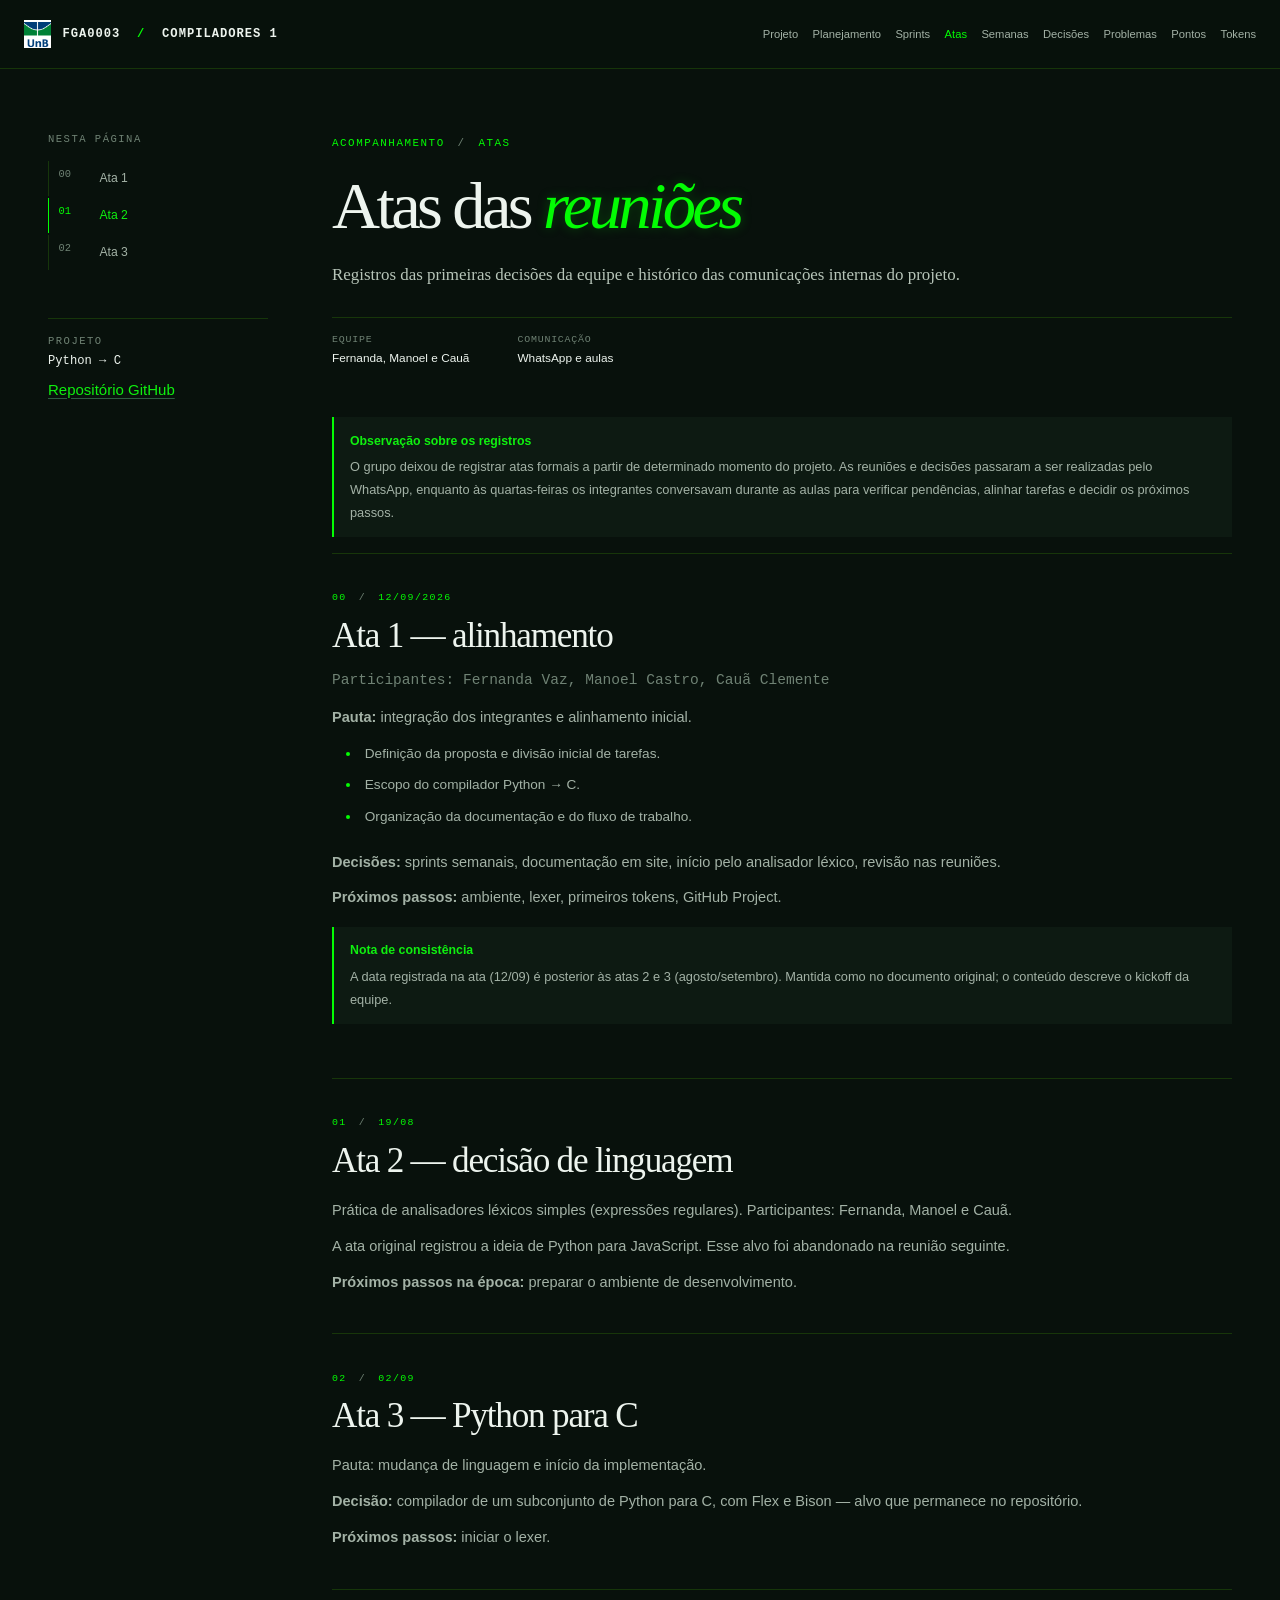
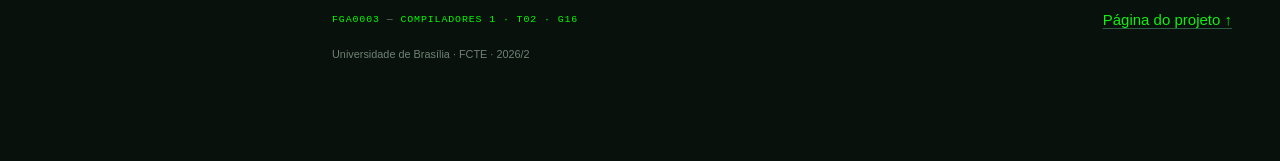
==== docs/atas.html @ 5a733307 "docs" ====
<!DOCTYPE html>
<html lang="pt-BR">
  <head>
    <meta charset="UTF-8">
    <meta name="viewport" content="width=device-width, initial-scale=1.0">
    <meta name="theme-color" content="#08110c">
    <meta name="description" content="Atas das reuniões da equipe G16.">
    <link rel="stylesheet" href="assets/css/styles.css">
    <title>Atas | Compiladores 1 — FGA0003</title>
    
  </head>
  <body>
    <header class="site-header">
      <nav class="top-nav" aria-label="Navegação principal">
        <a class="brand" href="index.html"><img class="brand__logo" src="assets/img/unb.jpg" alt="UnB">FGA0003 <span>/</span> COMPILADORES 1</a>
        <button class="nav-toggle" id="nav-toggle" type="button" aria-expanded="false" aria-controls="nav-menu">Menu</button>
        <div class="nav-menu" id="nav-menu">
          <a href="index.html">Projeto</a>
          <a href="planejamento.html">Planejamento</a>
          <a href="sprints.html">Sprints</a>
          <a href="atas.html" class="is-current">Atas</a>
          <a href="atividades.html">Semanas</a>
          <a href="decisoes.html">Decisões</a>
          <a href="problemas.html">Problemas</a>
          <a href="pontos.html">Pontos</a>
          <a href="tokens.html">Tokens</a>
        </div>
      </nav>
    </header>

    <div class="document-shell" id="inicio">
      <aside class="contents" aria-label="Sumário">
        <p class="contents__heading">NESTA PÁGINA</p>
        <nav class="contents__nav">
          <a href="#ata1" class="is-current"><span>00</span> Ata 1</a>
          <a href="#ata2"><span>01</span> Ata 2</a>
          <a href="#ata3"><span>02</span> Ata 3</a>
        </nav>
        <div class="contents__note">
          <span>PROJETO</span>
          <code>Python → C</code>
          <a class="text-link" href="https://github.com/compiladores-01/Compiladores1-T02.G16">Repositório GitHub</a>
        </div>
      </aside>

      <main class="report">
        <article>
          <header class="report__header">
            <p class="kicker">ACOMPANHAMENTO <span>/</span> ATAS</p>
            <h1>Atas das <em>reuniões</em></h1>
            <p class="report__lead">Registros das primeiras decisões da equipe e histórico das comunicações internas do projeto.</p>
            <div class="metadata">
              <p><span>Equipe</span>Fernanda, Manoel e Cauã</p>
              <p><span>Comunicação</span>WhatsApp e aulas</p>
            </div>
          </header>

          <div class="callout"><strong>Observação sobre os registros</strong><p>O grupo deixou de registrar atas formais a partir de determinado momento do projeto. As reuniões e decisões passaram a ser realizadas pelo WhatsApp, enquanto às quartas-feiras os integrantes conversavam durante as aulas para verificar pendências, alinhar tarefas e decidir os próximos passos.</p></div>

          <section class="report-section" id="ata1">
            <p class="section-index">00 <span>/</span> 12/09/2026</p>
            <h2>Ata 1 — alinhamento</h2>
            
            <p class="meta-row"><span>Participantes: Fernanda Vaz, Manoel Castro, Cauã Clemente</span></p>
            <p><strong>Pauta:</strong> integração dos integrantes e alinhamento inicial.</p>
            <ul class="document-list">
              <li>Definição da proposta e divisão inicial de tarefas.</li>
              <li>Escopo do compilador Python → C.</li>
              <li>Organização da documentação e do fluxo de trabalho.</li>
            </ul>
            <p><strong>Decisões:</strong> sprints semanais, documentação em site, início pelo analisador léxico, revisão nas reuniões.</p>
            <p><strong>Próximos passos:</strong> ambiente, lexer, primeiros tokens, GitHub Project.</p>
            <div class="callout"><strong>Nota de consistência</strong><p>A data registrada na ata (12/09) é posterior às atas 2 e 3 (agosto/setembro). Mantida como no documento original; o conteúdo descreve o kickoff da equipe.</p></div>
    
          </section>

          <section class="report-section" id="ata2">
            <p class="section-index">01 <span>/</span> 19/08</p>
            <h2>Ata 2 — decisão de linguagem</h2>
            
            <p>Prática de analisadores léxicos simples (expressões regulares). Participantes: Fernanda, Manoel e Cauã.</p>
            <p>A ata original registrou a ideia de Python para JavaScript. Esse alvo foi abandonado na reunião seguinte.</p>
            <p><strong>Próximos passos na época:</strong> preparar o ambiente de desenvolvimento.</p>
    
          </section>

          <section class="report-section" id="ata3">
            <p class="section-index">02 <span>/</span> 02/09</p>
            <h2>Ata 3 — Python para C</h2>
            
            <p>Pauta: mudança de linguagem e início da implementação.</p>
            <p><strong>Decisão:</strong> compilador de um subconjunto de Python para C, com Flex e Bison — alvo que permanece no repositório.</p>
            <p><strong>Próximos passos:</strong> iniciar o lexer.</p>
    
          </section>

          

          <footer class="report-footer">
            <p>FGA0003 <span>—</span> COMPILADORES 1 · T02 · G16</p>
            <a class="text-link" href="index.html">Página do projeto ↑</a>
            <p class="copyright">Universidade de Brasília · FCTE · 2026/2</p>
          </footer>
        </article>
      </main>
    </div>
    <script src="assets/js/main.js"></script>
  </body>
</html>
---- docs/assets/css/styles.css ----
:root {
  color-scheme: dark;
  --green: #03fd03;
  --green-soft: #0ff00f;
  --page: #08110c;
  --paper: #0e1711;
  --panel: #111d15;
  --ink: #edf4ee;
  --muted: #a3b2a6;
  --quiet: #6f8274;
  --rule: rgba(102, 248, 4, 0.16);
  --serif: Georgia, "Times New Roman", serif;
  --sans: "Segoe UI", Arial, sans-serif;
  --mono: "Cascadia Code", Consolas, "Courier New", monospace;
}

* { box-sizing: border-box; margin: 0; padding: 0; }
html { scroll-behavior: smooth; scroll-padding-top: 6rem; }
body { min-width: 320px; background: var(--page); color: var(--muted); font: 400 15px/1.8 var(--sans); }
a { color: inherit; text-decoration: none; }
button { color: inherit; font: inherit; }
::selection { background: var(--green); color: #061008; }
:focus-visible { outline: 2px solid var(--green); outline-offset: 4px; }

.site-header { position: sticky; z-index: 10; top: 0; border-bottom: 1px solid var(--rule); background: rgba(8, 17, 12, .94); backdrop-filter: blur(14px); }
.top-nav { display: flex; width: min(1440px, calc(100% - 3rem)); min-height: 4.25rem; align-items: center; justify-content: space-between; gap: 1.5rem; margin-inline: auto; }
.brand { display: flex; align-items: center; gap: .7rem; color: var(--ink); font: 700 .76rem var(--mono); letter-spacing: .08em; }
.brand__logo { width: 1.7rem; height: 1.7rem; object-fit: contain; background: #fff; }
.brand span { padding-inline: .35rem; color: var(--green); }
.nav-menu { display: flex; flex-wrap: wrap; align-items: center; justify-content: flex-end; gap: .35rem .9rem; }
.nav-menu a { color: var(--muted); font-size: .7rem; transition: color .2s; }
.nav-menu a:hover, .nav-menu a.is-current { color: var(--green); }
.nav-toggle { display: none; border: 1px solid var(--rule); border-radius: .25rem; background: transparent; padding: .4rem .7rem; color: var(--green); cursor: pointer; font: .72rem var(--mono); }

.document-shell { display: grid; width: min(1440px, 100%); grid-template-columns: 220px minmax(0, 900px); justify-content: center; gap: clamp(2rem, 5vw, 5rem); margin-inline: auto; padding: 3.5rem 2rem 6rem; }
.contents { position: sticky; top: 7rem; align-self: start; padding-top: .5rem; }
.contents__heading, .contents__note > span:first-child { color: var(--quiet); font: .66rem var(--mono); letter-spacing: .14em; }
.contents__nav { display: grid; gap: .1rem; margin-top: 1rem; }
.contents__nav a { display: grid; grid-template-columns: 2rem 1fr; gap: .55rem; border-left: 1px solid var(--rule); padding: .42rem .6rem; color: var(--muted); font-size: .76rem; transition: color .2s, border-color .2s; }
.contents__nav a span { color: var(--quiet); font: .65rem var(--mono); }
.contents__nav a:hover, .contents__nav a.is-current { border-color: var(--green); color: var(--green-soft); }
.contents__nav a.is-current span { color: var(--green); }
.contents__note { display: grid; gap: .45rem; margin-top: 3rem; padding-top: 1rem; border-top: 1px solid var(--rule); }
.contents__note code { color: var(--ink); font: .76rem var(--mono); }
.contents__status { display: flex; align-items: center; gap: .45rem; margin-top: .25rem; color: var(--quiet); font-size: .68rem; }
.contents__status span { width: .42rem; height: .42rem; border-radius: 50%; background: var(--green); box-shadow: 0 0 10px rgba(115, 229, 161, .6); }

.report { min-width: 0; }
.report__header { padding: .75rem 0 2rem; }
.kicker, .section-index { color: var(--green); font: .68rem var(--mono); letter-spacing: .14em; }
.kicker span, .section-index span { padding-inline: .3rem; color: var(--quiet); }
.report h1 { max-width: 780px; margin: 1.25rem 0 1rem; color: var(--ink); font: 500 clamp(2.4rem, 5.2vw, 4.4rem)/1.12 var(--serif); letter-spacing: -.055em; opacity: 0; animation: title-reveal 1.4s ease forwards, title-flicker 2.6s steps(1, end) 1.2s infinite alternate; text-shadow: 0 0 0 rgba(0, 0, 0, 0); }
.report h1 em { color: var(--green); font-weight: 400; text-shadow: 0 0 12px rgba(3, 253, 3, 0.25); animation: title-glow 2.2s ease-in-out infinite alternate; }
.report__lead { max-width: 710px; color: #b7c5b9; font: 1.06rem/1.8 var(--serif); }
.metadata { display: flex; flex-wrap: wrap; gap: 1.3rem 3rem; margin-top: 1.7rem; padding-top: 1rem; border-top: 1px solid var(--rule); }
.metadata p { display: grid; gap: .15rem; color: var(--ink); font-size: .74rem; }
.metadata p span { color: var(--quiet); font: .62rem var(--mono); letter-spacing: .08em; text-transform: uppercase; }

.computer-stage { position: relative; display: grid; min-height: 380px; place-items: center; overflow: hidden; margin: .5rem 0 3rem; border: 1px solid var(--rule); background: radial-gradient(ellipse at 50% 70%, rgba(52, 124, 77, .14), transparent 58%), #0a130d; }
.code-rain { position: absolute; inset: 0; display: flex; justify-content: space-around; overflow: hidden; color: rgba(115, 229, 161, .2); font: .62rem/2 var(--mono); }
.code-rain span { align-self: flex-start; writing-mode: vertical-rl; animation: code-drift 14s linear infinite; }
.code-rain span:nth-child(2) { animation-delay: -5s; opacity: .65; }
.code-rain span:nth-child(3) { animation-delay: -10s; opacity: .45; }
.computer { position: relative; z-index: 1; width: min(470px, 78%); margin-top: -.5rem; filter: drop-shadow(0 18px 22px rgba(0, 0, 0, .35)); }
.computer__screen { overflow: hidden; border: 7px solid #29352c; border-radius: .55rem .55rem .2rem .2rem; background: #0a100c; box-shadow: 0 0 0 1px #526454, 0 0 35px rgba(86, 220, 135, .12); }
.editor-bar { display: flex; height: 2rem; align-items: center; gap: .38rem; border-bottom: 1px solid #26352a; background: #121b14; padding-inline: .7rem; }
.editor-bar > span { width: .42rem; height: .42rem; border: 1px solid #64836b; border-radius: 50%; }
.editor-bar > span:first-child { background: #8cdc9e; }
.editor-bar p { margin-left: .5rem; color: #8da291; font: .58rem var(--mono); }
.editor-content { padding: .75rem .7rem 1rem; color: #c4d2c5; font: clamp(.52rem, 1.4vw, .72rem)/1.9 var(--mono); }
.editor-content p { white-space: pre; }
.line-number { display: inline-block; width: 2rem; color: #516557; user-select: none; }
.syntax-tag { color: #8bd5a0; }
.syntax-attr, .syntax-class { color: #d7cd82; }
.syntax-string { color: #d2a675; }
.cursor { color: var(--green); animation: blink 1s steps(2, start) infinite; }
.computer__chin { display: flex; justify-content: center; gap: .4rem; border-inline: 1px solid #526454; background: linear-gradient(#354338, #202c23); padding: .38rem; color: #aeb9af; font: .48rem var(--mono); letter-spacing: .13em; }
.computer__chin span { color: var(--green); }
.computer__stand { width: 22%; height: 1.8rem; margin-inline: auto; background: linear-gradient(90deg, transparent, #536355 30%, #536355 70%, transparent); clip-path: polygon(20% 0, 80% 0, 100% 100%, 0 100%); }
.computer__base { width: 40%; height: .45rem; margin: -.05rem auto 0; border-radius: 50% 50% .2rem .2rem; background: linear-gradient(#566658, #28352a); }
.computer-caption { position: absolute; right: 1rem; bottom: .7rem; left: 1rem; color: var(--quiet); font: .58rem var(--mono); letter-spacing: .08em; text-align: center; }
.computer-caption span { padding-left: .5rem; color: #87988a; letter-spacing: 0; }

.report-section { padding: 2.4rem 0; border-top: 1px solid var(--rule); scroll-margin-top: 5.5rem; }
.report-section--last { padding-bottom: 2.8rem; }
.section-index { margin-bottom: .65rem; font-size: .62rem; }
.report-section h2 { margin-bottom: .9rem; color: var(--ink); font: 500 clamp(1.7rem, 3vw, 2.2rem)/1.25 var(--serif); letter-spacing: -.035em; }
.report-section h3 { margin: 1.35rem 0 .4rem; color: var(--green-soft); font: 600 .9rem var(--sans); }
.report-section > p:not(.section-index) { max-width: 760px; margin-top: .6rem; font-size: .91rem; }
.report-section .keywords { margin-top: 1rem; color: var(--quiet); font-size: .78rem !important; }
.keywords strong { color: var(--green-soft); font-weight: 500; }
blockquote { margin: 1.4rem 0 .2rem; border-left: 2px solid var(--green); padding: .5rem 1rem; color: #c4d4c7; font: italic 1.05rem/1.7 var(--serif); }
.numbered-list { display: grid; gap: .55rem; margin: .75rem 0 0 1.3rem; padding-left: .5rem; }
.numbered-list li { padding-left: .3rem; font-size: .88rem; }
.numbered-list li::marker { color: var(--green); font-family: var(--mono); font-size: .78rem; }

.technology-list { display: grid; grid-template-columns: repeat(3, 1fr); gap: .8rem; margin: 1.5rem 0; }
.technology-list > div { min-height: 150px; border: 1px solid var(--rule); background: linear-gradient(145deg, rgba(115, 229, 161, .055), transparent 65%); padding: 1rem; }
.tech-label { color: var(--green); font: .58rem var(--mono); letter-spacing: .12em; }
.technology-list h3 { margin: .65rem 0 .4rem; color: var(--ink); font: 500 1.15rem var(--serif); }
.technology-list p { color: var(--muted); font-size: .74rem; line-height: 1.65; }

.code-block { overflow: hidden; margin: 1.2rem 0 1.5rem; border: 1px solid var(--rule); background: #080e0a; }
.code-block__header { display: flex; justify-content: space-between; gap: 1rem; border-bottom: 1px solid var(--rule); background: #111a13; padding: .6rem .8rem; color: var(--green); font: .6rem var(--mono); letter-spacing: .07em; }
.code-block__header span:last-child { color: var(--quiet); letter-spacing: 0; }
.code-block pre { overflow-x: auto; padding: 1rem; color: #cfdbd0; font: .76rem/1.8 var(--mono); tab-size: 2; }
.tree-folder { color: var(--green); }
.tree-file { color: #d8cf91; }
.code-comment { color: #74867a; }
.project-index { margin-top: 1.2rem; border-top: 1px solid var(--rule); }
.project-index p { display: grid; grid-template-columns: 3rem 1fr auto; gap: .8rem; align-items: baseline; border-bottom: 1px solid var(--rule); padding: .7rem .2rem; font-size: .78rem; }
.project-index span { color: var(--green); font: .68rem var(--mono); }
.project-index strong { color: var(--ink); font-weight: 500; text-align: right; }
.references { display: grid; gap: .7rem; margin: 1rem 0 0 1.2rem; padding-left: .5rem; }
.references li { padding-left: .3rem; font-size: .82rem; }
.references li::marker { color: var(--green); }
.references a { color: var(--green-soft); text-decoration: underline; text-decoration-color: rgba(115, 229, 161, .35); text-underline-offset: .2em; }
.references a:hover { text-decoration-color: var(--green); }

.report-footer { position: relative; display: flex; flex-wrap: wrap; align-items: center; justify-content: space-between; gap: .8rem 1rem; border-top: 1px solid var(--rule); padding-top: 1rem; }
.report-footer > p:first-child { color: var(--green); font: .62rem var(--mono); letter-spacing: .09em; }
.report-footer > p:first-child span { color: var(--quiet); }
.copyright { width: 100%; color: var(--quiet); font-size: .68rem; }

@keyframes title-reveal {
  0% {
    opacity: 0;
    filter: blur(10px);
    transform: translateY(12px);
    clip-path: inset(0 100% 0 0);
  }
  35% {
    opacity: 0.5;
    filter: blur(5px);
    transform: translateY(7px);
    clip-path: inset(0 45% 0 0);
  }
  100% {
    opacity: 1;
    filter: blur(0);
    transform: translateY(0);
    clip-path: inset(0 0 0 0);
  }
}

@keyframes title-flicker {
  0%, 18%, 24%, 48%, 52%, 100% {
    opacity: 1;
    text-shadow: 0 0 0 rgba(3, 253, 3, 0);
  }
  19%, 23% {
    opacity: 0.78;
    text-shadow: 0 0 12px rgba(3, 253, 3, 0.18);
  }
  49%, 51% {
    opacity: 0.9;
    text-shadow: 0 0 16px rgba(3, 253, 3, 0.24);
  }
}

@keyframes title-glow {
  from {
    filter: brightness(1);
    text-shadow: 0 0 10px rgba(3, 253, 3, 0.2);
  }
  to {
    filter: brightness(1.18);
    text-shadow: 0 0 18px rgba(3, 253, 3, 0.5);
  }
}

@keyframes blink { to { visibility: hidden; } }
@keyframes code-drift { from { transform: translateY(-35%); } to { transform: translateY(45%); } }

@media (max-width: 1200px) {
  .top-nav { flex-wrap: wrap; min-height: auto; padding-block: .7rem; }
  .nav-menu { width: 100%; justify-content: flex-start; }
}

@media (max-width: 900px) {
  .document-shell { grid-template-columns: 175px minmax(0, 1fr); gap: 2rem; padding-inline: 1.5rem; }
  .contents__nav a { grid-template-columns: 1.7rem 1fr; gap: .35rem; font-size: .7rem; }
}

@media (max-width: 680px) {
  html { scroll-padding-top: 5rem; }
  .top-nav { width: calc(100% - 2rem); min-height: 3.8rem; }
  .brand { font-size: .65rem; }
  .nav-toggle { display: block; }
  .nav-menu { position: absolute; top: calc(100% + .35rem); right: 1rem; left: 1rem; display: none; align-items: stretch; gap: 0; border: 1px solid var(--rule); background: var(--paper); padding: .4rem; }
  .nav-menu.is-open { display: grid; }
  .nav-menu a { padding: .65rem; }
  .document-shell { display: block; padding: 1.8rem 1rem 4rem; }
  .contents { position: static; margin-bottom: 2rem; padding: .9rem; border: 1px solid var(--rule); background: rgba(14, 23, 17, .75); }
  .contents__nav { grid-template-columns: repeat(2, minmax(0, 1fr)); gap: .1rem .5rem; margin-top: .5rem; }
  .contents__nav a { grid-template-columns: 1.7rem 1fr; }
  .contents__note { grid-template-columns: 1fr auto; align-items: center; margin-top: .7rem; padding-top: .7rem; }
  .contents__status { grid-column: 1 / -1; }
  .report__header { padding-top: 0; }
  .report h1 { font-size: clamp(2.2rem, 10vw, 3.2rem); }
  .report__lead { font-size: .98rem; }
  .metadata { gap: .8rem 1.2rem; }
  .metadata p { font-size: .68rem; }
  .computer-stage { min-height: 300px; margin-top: .5rem; }
  .computer { width: 85%; }
  .technology-list { grid-template-columns: 1fr; gap: .55rem; }
  .technology-list > div { min-height: auto; }
  .project-index p { grid-template-columns: 2.3rem 1fr; gap: .5rem; }
  .project-index strong { grid-column: 2; text-align: left; }
}

@media (prefers-reduced-motion: reduce) {
  *, *::before, *::after { scroll-behavior: auto !important; animation-duration: .01ms !important; animation-iteration-count: 1 !important; transition-duration: .01ms !important; }
}

.text-link { color: var(--green-soft); text-decoration: underline; text-decoration-color: rgba(115, 229, 161, .35); text-underline-offset: .2em; }
.text-link:hover { color: var(--green); text-decoration-color: var(--green); }
.inline-code { border: 1px solid var(--rule); background: rgba(115, 229, 161, .06); padding: .08rem .3rem; color: var(--green-soft); font: .82em var(--mono); }
.syntax-comment { color: #74867a; }
.table-scroll { overflow-x: auto; margin: 1.2rem 0 1.5rem; border: 1px solid var(--rule); }
.document-table { width: 100%; border-collapse: collapse; background: rgba(8, 14, 10, .45); font-size: .78rem; line-height: 1.6; text-align: left; }
.document-table th, .document-table td { min-width: 6rem; border-bottom: 1px solid var(--rule); padding: .7rem .8rem; vertical-align: top; }
.document-table thead th { background: #111a13; color: var(--green); font: .62rem var(--mono); letter-spacing: .04em; }
.document-table tbody th { color: var(--ink); font-weight: 600; }
.document-table tbody td { color: var(--muted); }
.document-table tbody tr:last-child th, .document-table tbody tr:last-child td { border-bottom: 0; }
.document-table code, .callout code { color: var(--green-soft); font: .92em var(--mono); }
.document-table a { color: var(--green-soft); text-decoration: underline; text-underline-offset: .15em; }
.callout { margin: 1rem 0; border-left: 2px solid var(--green); background: rgba(115, 229, 161, .045); padding: .8rem 1rem; }
.callout strong { display: block; margin-bottom: .2rem; color: var(--green-soft); font-size: .77rem; }
.callout p { font-size: .8rem; }
.callout--warning { border-left-color: #d7cd82; background: rgba(215, 205, 130, .045); }
.callout--warning strong { color: #d7cd82; }
.document-list { display: grid; gap: .45rem; margin: .7rem 0 1.2rem 1.3rem; padding-left: .5rem; }
.document-list li { padding-left: .25rem; font-size: .85rem; }
.document-list li::marker { color: var(--green); }
.example-grid { display: grid; grid-template-columns: repeat(2, minmax(0, 1fr)); gap: .8rem; margin-top: 1rem; }
.example-grid > div { min-width: 0; border: 1px solid var(--rule); background: #080e0a; }
.example-grid h3 { margin: 0; border-bottom: 1px solid var(--rule); padding: .6rem .8rem; color: var(--green); font: .63rem var(--mono); }
.example-grid pre { overflow-x: auto; padding: .8rem; color: #cfdbd0; font: .72rem/1.8 var(--mono); }
.document-links { margin-top: 1.5rem !important; }

@media (max-width: 680px) {
  .example-grid { grid-template-columns: 1fr; }
  .document-table { min-width: 560px; }
}

.hero-logos { display: grid; place-items: center; margin: .5rem 0 2.4rem; border: 1px solid var(--rule); background: radial-gradient(ellipse at 50% 70%, rgba(52, 124, 77, .14), transparent 58%), #0a130d; padding: 1.6rem 1rem; }
.hero-logos img { width: min(720px, 100%); height: auto; }
.pipeline { display: grid; grid-template-columns: repeat(7, minmax(0, 1fr)); gap: .45rem; margin: 1.2rem 0 1.6rem; }
.pipeline > div { min-width: 0; border: 1px solid var(--rule); background: rgba(115, 229, 161, .045); padding: .7rem .55rem; text-align: center; }
.pipeline strong { display: block; color: var(--ink); font: 600 .72rem var(--sans); }
.pipeline span { color: var(--quiet); font: .58rem var(--mono); }
.doc-grid { display: grid; grid-template-columns: repeat(2, minmax(0, 1fr)); gap: .8rem; margin: 1.2rem 0; }
.doc-card { display: grid; gap: .35rem; border: 1px solid var(--rule); background: linear-gradient(145deg, rgba(115, 229, 161, .055), transparent 65%); padding: 1rem; color: inherit; }
.doc-card:hover { border-color: var(--green); }
.doc-card span { color: var(--green); font: .58rem var(--mono); letter-spacing: .1em; }
.doc-card strong { color: var(--ink); font: 500 1.05rem var(--serif); }
.doc-card p { color: var(--muted); font-size: .78rem; }
.team-grid { display: grid; grid-template-columns: repeat(3, minmax(0, 1fr)); gap: .8rem; margin: 1.2rem 0; }
.team-card { border: 1px solid var(--rule); padding: 1rem; }
.team-card span { color: var(--green); font: .58rem var(--mono); }
.team-card h3 { margin: .4rem 0 .2rem; color: var(--ink); font: 500 1.15rem var(--serif); }
.team-card p { font-size: .78rem; }
.status-list { display: grid; gap: .55rem; margin-top: 1rem; }
.status-list li { display: grid; grid-template-columns: 7.5rem 1fr; gap: .8rem; border: 1px solid var(--rule); padding: .65rem .8rem; font-size: .82rem; }
.badge { align-self: start; color: var(--green); font: .62rem var(--mono); letter-spacing: .06em; }
.badge--warn { color: #d7cd82; }
.checklist { display: grid; gap: .4rem; margin: .8rem 0 1.2rem; }
.checklist li { list-style: none; padding-left: 0; font-size: .85rem; }
.checklist .done { color: var(--green-soft); }
.checklist .open { color: #d7cd82; }
.accordion { display: grid; gap: .55rem; margin: 1rem 0 1.4rem; }
.accordion details { border: 1px solid var(--rule); background: rgba(8, 14, 10, .35); }
.accordion summary { cursor: pointer; list-style: none; padding: .85rem 1rem; color: var(--ink); font: 500 .95rem var(--serif); }
.accordion summary::-webkit-details-marker { display: none; }
.accordion summary::after { float: right; color: var(--green); content: "+"; font: .8rem var(--mono); }
.accordion details[open] summary::after { content: "–"; }
.accordion .accordion__body { padding: 0 1rem 1rem; }
.meta-row { display: flex; flex-wrap: wrap; gap: .5rem 1.2rem; margin: .4rem 0 1rem; color: var(--quiet); font: .68rem var(--mono); }
.external-link { display: inline-flex; align-items: center; gap: .4rem; margin-top: 1rem; color: var(--green-soft); font: .75rem var(--mono); }

@media (max-width: 980px) {
  .pipeline { grid-template-columns: repeat(4, minmax(0, 1fr)); }
  .team-grid { grid-template-columns: 1fr; }
}

@media (max-width: 680px) {
  .pipeline, .doc-grid { grid-template-columns: 1fr; }
  .status-list li { grid-template-columns: 1fr; }
  .brand__logo { width: 1.4rem; height: 1.4rem; }
}
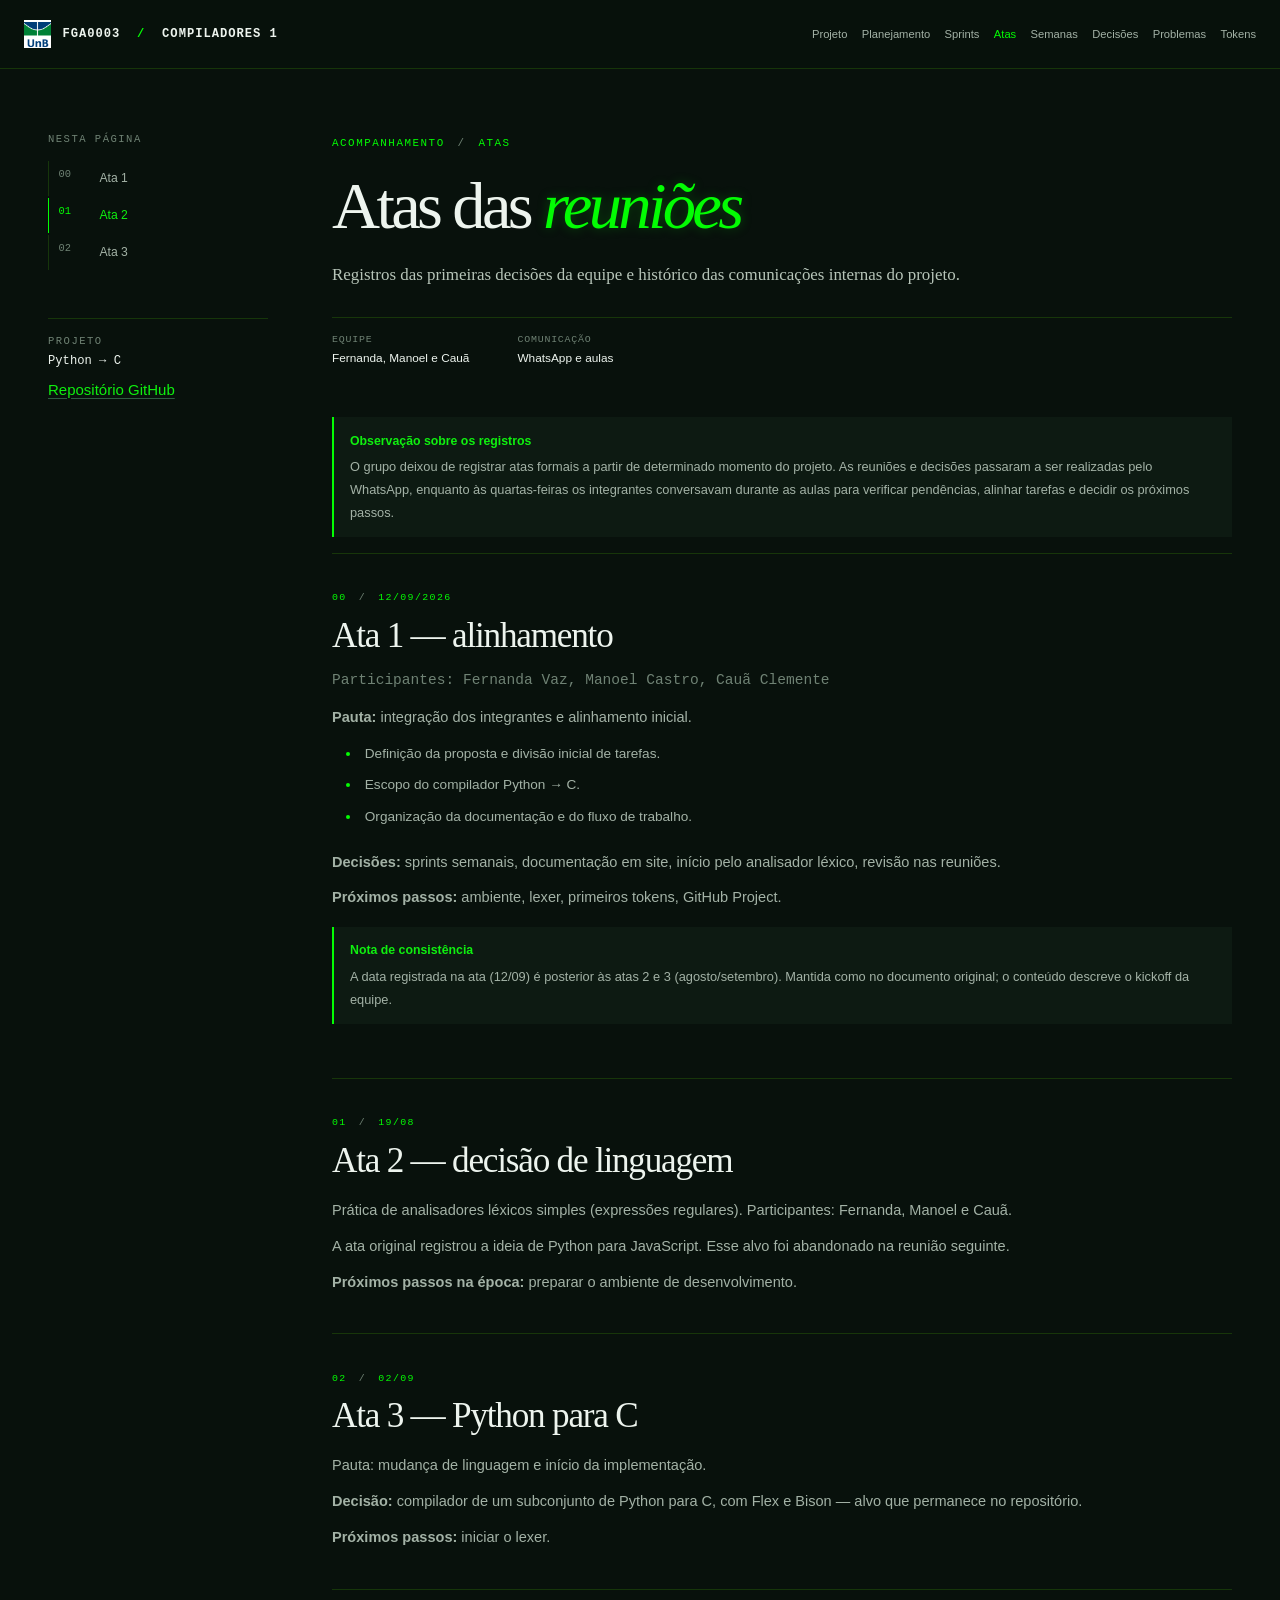
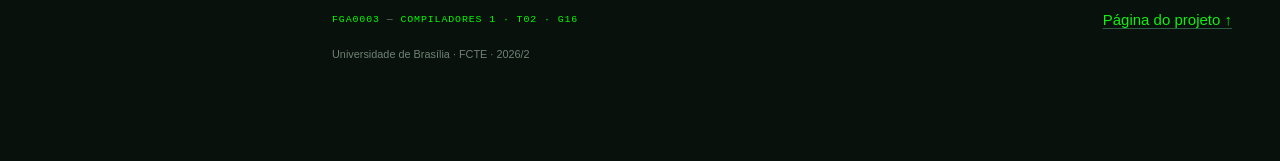
==== commit 34149bb1: "Fix HTML formatting in atas.html navigation" ====
--- a/docs/atas.html
+++ b/docs/atas.html
@@ -21,8 +21,7 @@
           <a href="atas.html" class="is-current">Atas</a>
           <a href="atividades.html">Semanas</a>
           <a href="decisoes.html">Decisões</a>
-          <a href="problemas.html">Problemas</a>
-          <a href="pontos.html">Pontos</a>
+          <a href="problemas.html">Problemas</a>  
           <a href="tokens.html">Tokens</a>
         </div>
       </nav>
